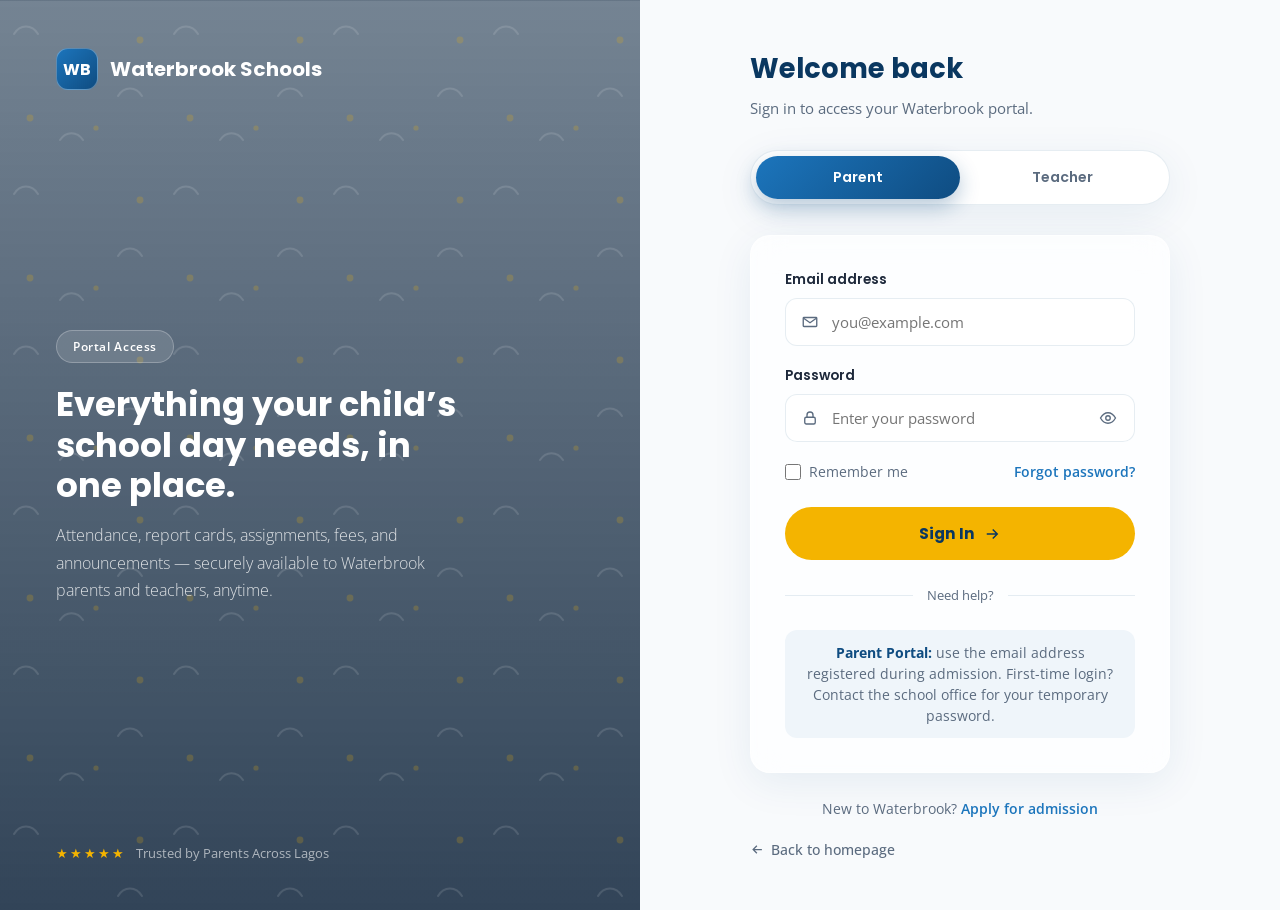
==== portal.html @ af9b7088 "Create portal.html" ====
<!DOCTYPE html>
<html lang="en">
<head>
<meta charset="UTF-8">
<meta name="viewport" content="width=device-width, initial-scale=1.0">
<title>Portal Login — The Waterbrook Schools</title>
<link rel="preconnect" href="https://fonts.googleapis.com">
<link rel="preconnect" href="https://fonts.gstatic.com" crossorigin>
<link href="https://fonts.googleapis.com/css2?family=Poppins:wght@400;500;600;700;800&family=Open+Sans:wght@300;400;500;600;700&display=swap" rel="stylesheet">
<style>
:root{
  --primary:#0F4C81;
  --primary-dark:#0A3760;
  --secondary:#1C75BC;
  --accent:#F4B400;
  --bg:#F8FAFC;
  --white:#FFFFFF;
  --dark-text:#1E293B;
  --muted-text:#5B6B7F;
  --border-soft: rgba(15,76,129,0.1);
  --radius:20px;
  --shadow-soft: 0 10px 40px rgba(15,76,129,0.08);
  --shadow-lift: 0 24px 60px rgba(15,76,129,0.18);
  --font-head:'Poppins', sans-serif;
  --font-body:'Open Sans', sans-serif;
  --ease: cubic-bezier(.16,.84,.44,1);
}
*{box-sizing:border-box; margin:0; padding:0;}
body{
  font-family:var(--font-body); color:var(--dark-text); background:var(--bg);
  min-height:100vh; -webkit-font-smoothing:antialiased;
}
a{color:inherit; text-decoration:none;}
button{font-family:inherit; cursor:pointer; border:none;}
h1,h2,h3{font-family:var(--font-head); color:var(--primary-dark);}

/* Focus visibility */
a:focus-visible, button:focus-visible, input:focus-visible{outline:3px solid var(--accent); outline-offset:2px; border-radius:6px;}
@media (prefers-reduced-motion: reduce){ *{animation-duration:.01ms !important; transition-duration:.01ms !important;} }

/* ============================================================
   PAGE SHELL — split screen
   ============================================================ */
.login-shell{
  min-height:100vh; display:grid; grid-template-columns:1fr 1fr;
}

/* ---------- Left: brand / photo panel ---------- */
.brand-panel{
  position:relative; overflow:hidden; display:flex; flex-direction:column;
  justify-content:space-between; padding:48px 56px; color:#fff;
}
.brand-panel-bg{
  position:absolute; inset:0; z-index:0;
  background-image:linear-gradient(180deg, rgba(8,34,60,0.55), rgba(6,28,52,0.82)), url('https://images.unsplash.com/photo-1509062522246-3755977927d7?q=80&w=1600&auto=format&fit=crop');
  background-size:cover; background-position:center;
}
.brand-pattern{
  position:absolute; inset:0; z-index:1;
  background-image:url("data:image/svg+xml,%3Csvg xmlns='http://www.w3.org/2000/svg' width='160' height='160' viewBox='0 0 160 160'%3E%3Cg fill='none' stroke='%23ffffff' stroke-width='2' stroke-linecap='round' opacity='0.12'%3E%3Cpath d='M14 34c6-10 18-10 24 0'/%3E%3Cpath d='M118 96c6-10 18-10 24 0'/%3E%3Cpath d='M60 140c6-9 17-9 23 0'/%3E%3C/g%3E%3Cg fill='%23F4B400' opacity='0.2'%3E%3Ccircle cx='30' cy='118' r='3.4'/%3E%3Ccircle cx='140' cy='40' r='3.4'/%3E%3Ccircle cx='96' cy='128' r='2.6'/%3E%3C/g%3E%3C/svg%3E");
  background-repeat:repeat; background-size:160px 160px;
}
.brand-panel > .brand-logo, .brand-panel > .brand-copy, .brand-panel > .brand-foot{position:relative; z-index:2;}
.brand-logo{display:flex; align-items:center; gap:12px; font-family:var(--font-head); font-weight:700; font-size:1.25rem;}
.brand-logo-mark{
  width:42px; height:42px; border-radius:12px;
  background:linear-gradient(135deg, var(--secondary), var(--primary));
  display:flex; align-items:center; justify-content:center; font-weight:700; font-size:1rem;
  border:1px solid rgba(255,255,255,0.3);
}
.brand-copy{max-width:420px;}
.brand-copy .eyebrow{
  display:inline-flex; align-items:center; gap:8px; padding:7px 16px; border-radius:100px;
  background:rgba(255,255,255,0.12); border:1px solid rgba(255,255,255,0.25);
  font-size:0.78rem; font-weight:600; letter-spacing:0.05em; margin-bottom:22px;
}
.brand-copy h1{font-size:2.1rem; color:#fff; line-height:1.2; margin-bottom:16px; font-weight:700;}
.brand-copy p{font-size:1rem; color:rgba(255,255,255,0.82); font-weight:300; line-height:1.7;}
.brand-foot{font-size:0.82rem; color:rgba(255,255,255,0.6); display:flex; align-items:center; gap:10px;}
.brand-foot .stars{color:var(--accent); letter-spacing:2px;}

/* ---------- Right: form panel ---------- */
.form-panel{
  display:flex; align-items:center; justify-content:center; padding:48px 32px;
  background:var(--bg);
}
.form-card{
  width:100%; max-width:420px;
}
.form-head{margin-bottom:32px;}
.form-head h2{font-size:1.7rem; margin-bottom:8px; font-weight:700;}
.form-head p{color:var(--muted-text); font-size:0.95rem;}

/* Role switch */
.role-switch{
  display:flex; background:#fff; border:1px solid var(--border-soft); border-radius:100px;
  padding:5px; margin-bottom:30px; box-shadow:var(--shadow-soft);
}
.role-switch button{
  flex:1; padding:11px 14px; border-radius:100px; font-family:var(--font-head);
  font-weight:600; font-size:0.88rem; color:var(--muted-text); background:transparent;
  transition:all .35s var(--ease); position:relative; z-index:1;
}
.role-switch button.active{color:#fff;}
.role-switch{position:relative;}
.role-switch-thumb{
  position:absolute; top:5px; left:5px; height:calc(100% - 10px); width:calc(50% - 5px);
  background:linear-gradient(135deg, var(--secondary), var(--primary)); border-radius:100px;
  transition:transform .4s var(--ease); z-index:0;
  box-shadow:0 8px 20px rgba(15,76,129,0.3);
}
.role-switch[data-role="teacher"] .role-switch-thumb{transform:translateX(100%);}

/* Glass form card */
.glass-form{
  background:rgba(255,255,255,0.7); backdrop-filter:blur(16px) saturate(160%);
  -webkit-backdrop-filter:blur(16px) saturate(160%);
  border:1px solid rgba(255,255,255,0.6); border-radius:var(--radius);
  box-shadow:var(--shadow-soft); padding:34px;
}
.field{margin-bottom:20px;}
.field label{
  display:block; font-size:0.85rem; font-weight:600; color:var(--dark-text); margin-bottom:8px;
  font-family:var(--font-head);
}
.input-wrap{position:relative;}
.input-wrap svg{
  position:absolute; left:16px; top:50%; transform:translateY(-50%); width:18px; height:18px;
  color:var(--muted-text); pointer-events:none;
}
.input-wrap input{
  width:100%; padding:13px 16px 13px 46px; border-radius:12px; border:1.5px solid var(--border-soft);
  background:#fff; font-family:var(--font-body); font-size:0.95rem; color:var(--dark-text);
  transition:border-color .3s var(--ease), box-shadow .3s var(--ease);
}
.input-wrap input:focus{
  border-color:var(--secondary); outline:none; box-shadow:0 0 0 4px rgba(28,117,188,0.12);
}
.input-wrap .toggle-pass{
  position:absolute; right:14px; top:50%; transform:translateY(-50%); background:none;
  color:var(--muted-text); padding:4px; display:flex;
}
.input-wrap .toggle-pass svg{position:static; transform:none;}

.form-row-between{display:flex; align-items:center; justify-content:space-between; margin-bottom:26px; font-size:0.88rem;}
.remember{display:flex; align-items:center; gap:8px; color:var(--muted-text); cursor:pointer;}
.remember input{width:16px; height:16px; accent-color:var(--primary); cursor:pointer;}
.forgot-link{color:var(--secondary); font-weight:600; transition:color .3s;}
.forgot-link:hover{color:var(--primary-dark);}

.btn-login{
  width:100%; padding:15px; border-radius:100px; background:var(--accent); color:var(--primary-dark);
  font-family:var(--font-head); font-weight:700; font-size:0.95rem; display:flex; align-items:center;
  justify-content:center; gap:8px; position:relative; overflow:hidden;
  transition:transform .3s var(--ease), box-shadow .3s var(--ease);
}
.btn-login:hover{transform:translateY(-2px); box-shadow:0 12px 30px rgba(244,180,0,0.4);}
.btn-login:active{transform:scale(0.98);}
.btn-login svg{width:18px; height:18px; transition:transform .3s var(--ease);}
.btn-login:hover svg{transform:translateX(3px);}

.ripple{position:absolute; border-radius:50%; background:rgba(255,255,255,0.5); transform:scale(0); animation:rippleAnim .6s var(--ease);}
@keyframes rippleAnim{to{transform:scale(3); opacity:0;}}

.divider{display:flex; align-items:center; gap:14px; margin:26px 0; color:var(--muted-text); font-size:0.82rem;}
.divider::before, .divider::after{content:''; flex:1; height:1px; background:var(--border-soft);}

.helper-note{
  text-align:center; font-size:0.88rem; color:var(--muted-text); background:#EFF5FA;
  border-radius:12px; padding:12px 16px; line-height:1.5;
}
.helper-note strong{color:var(--primary);}

.form-foot{text-align:center; margin-top:26px; font-size:0.88rem; color:var(--muted-text);}
.form-foot a{color:var(--secondary); font-weight:600;}
.back-home{
  display:inline-flex; align-items:center; gap:6px; font-size:0.85rem; color:var(--muted-text);
  margin-top:22px; font-weight:500; transition:color .3s;
}
.back-home:hover{color:var(--primary);}
.back-home svg{width:15px; height:15px;}

/* Error state (demo) */
.field.error input{border-color:#D64545; box-shadow:0 0 0 4px rgba(214,69,69,0.08);}
.field-error-msg{display:none; color:#D64545; font-size:0.8rem; margin-top:6px; font-weight:500;}
.field.error .field-error-msg{display:block;}

/* Reveal animation */
.reveal{opacity:0; transform:translateY(20px); transition:opacity .7s var(--ease), transform .7s var(--ease);}
.reveal.in{opacity:1; transform:translateY(0);}

/* ============================================================
   RESPONSIVE
   ============================================================ */
@media (max-width:960px){
  .login-shell{grid-template-columns:1fr;}
  .brand-panel{display:none;}
  .form-panel{padding:32px 20px; min-height:100vh;}
}
@media (max-width:400px){
  .glass-form{padding:26px 22px;}
}
</style>
</head>
<body>

<div class="login-shell">

  <!-- ============================================================
       LEFT — BRAND / PHOTO PANEL
       ============================================================ -->
  <aside class="brand-panel">
    <div class="brand-panel-bg"></div>
    <div class="brand-pattern"></div>

    <a href="index.html" class="brand-logo">
      <span class="brand-logo-mark">WB</span>
      Waterbrook Schools
    </a>

    <div class="brand-copy">
      <span class="eyebrow">Portal Access</span>
      <h1>Everything your child&rsquo;s school day needs, in one place.</h1>
      <p>Attendance, report cards, assignments, fees, and announcements &mdash; securely available to Waterbrook parents and teachers, anytime.</p>
    </div>

    <div class="brand-foot">
      <span class="stars">★★★★★</span> Trusted by Parents Across Lagos
    </div>
  </aside>

  <!-- ============================================================
       RIGHT — LOGIN FORM
       ============================================================ -->
  <main class="form-panel">
    <div class="form-card">

      <div class="form-head reveal">
        <h2>Welcome back</h2>
        <p>Sign in to access your Waterbrook portal.</p>
      </div>

      <div class="role-switch reveal" id="roleSwitch" data-role="parent">
        <div class="role-switch-thumb"></div>
        <button type="button" class="active" data-role="parent">Parent</button>
        <button type="button" data-role="teacher">Teacher</button>
      </div>

      <form class="glass-form reveal" id="loginForm" novalidate>

        <div class="field" id="emailField">
          <label for="email">Email address</label>
          <div class="input-wrap">
            <svg viewBox="0 0 24 24" fill="none" stroke="currentColor" stroke-width="1.8"><path d="M4 6h16a1 1 0 011 1v10a1 1 0 01-1 1H4a1 1 0 01-1-1V7a1 1 0 011-1z"/><path d="M3.5 7l8.5 6 8.5-6"/></svg>
            <input type="email" id="email" placeholder="you@example.com" autocomplete="username" required>
          </div>
          <div class="field-error-msg">Please enter a valid email address.</div>
        </div>

        <div class="field" id="passwordField">
          <label for="password">Password</label>
          <div class="input-wrap">
            <svg viewBox="0 0 24 24" fill="none" stroke="currentColor" stroke-width="1.8"><rect x="5" y="11" width="14" height="9" rx="2"/><path d="M8 11V8a4 4 0 018 0v3"/></svg>
            <input type="password" id="password" placeholder="Enter your password" autocomplete="current-password" required>
            <button type="button" class="toggle-pass" id="togglePass" aria-label="Show password">
              <svg viewBox="0 0 24 24" fill="none" stroke="currentColor" stroke-width="1.8"><path d="M2 12s4-7 10-7 10 7 10 7-4 7-10 7-10-7-10-7z"/><circle cx="12" cy="12" r="3"/></svg>
            </button>
          </div>
          <div class="field-error-msg">Please enter your password.</div>
        </div>

        <div class="form-row-between">
          <label class="remember">
            <input type="checkbox" id="remember">
            Remember me
          </label>
          <a href="#" class="forgot-link" id="forgotLink">Forgot password?</a>
        </div>

        <button type="submit" class="btn-login" id="loginBtn">
          <span id="loginBtnText">Sign In</span>
          <svg viewBox="0 0 24 24" fill="none" stroke="currentColor" stroke-width="2"><path d="M5 12h14M13 6l6 6-6 6"/></svg>
        </button>

        <div class="divider">Need help?</div>

        <p class="helper-note" id="helperNote">
          <strong>Parent Portal:</strong> use the email address registered during admission. First-time login? Contact the school office for your temporary password.
        </p>

      </form>

      <p class="form-foot reveal">New to Waterbrook? <a href="#admissions">Apply for admission</a></p>

      <a href="index.html" class="back-home reveal">
        <svg viewBox="0 0 24 24" fill="none" stroke="currentColor" stroke-width="2"><path d="M19 12H5M11 18l-6-6 6-6"/></svg>
        Back to homepage
      </a>

    </div>
  </main>

</div>

<script>
(function(){
  "use strict";

  /* ---------- Reveal on load ---------- */
  window.addEventListener('DOMContentLoaded', function(){
    document.querySelectorAll('.reveal').forEach(function(el, i){
      setTimeout(function(){ el.classList.add('in'); }, 80 * i);
    });
  });

  /* ---------- Role switch (Parent / Teacher) ---------- */
  const roleSwitch = document.getElementById('roleSwitch');
  const roleButtons = roleSwitch.querySelectorAll('button');
  const helperNote = document.getElementById('helperNote');
  const emailInput = document.getElementById('email');

  const copy = {
    parent: {
      helper: '<strong>Parent Portal:</strong> use the email address registered during admission. First-time login? Contact the school office for your temporary password.',
      placeholder: 'you@example.com'
    },
    teacher: {
      helper: '<strong>Teacher Portal:</strong> use your official Waterbrook staff email. Trouble signing in? Reach the IT desk on extension 204.',
      placeholder: 'yourname@waterbrookschools.ng'
    }
  };

  roleButtons.forEach(function(btn){
    btn.addEventListener('click', function(){
      const role = btn.getAttribute('data-role');
      roleSwitch.setAttribute('data-role', role);
      roleButtons.forEach(function(b){ b.classList.remove('active'); });
      btn.classList.add('active');
      helperNote.innerHTML = copy[role].helper;
      emailInput.setAttribute('placeholder', copy[role].placeholder);
    });
  });

  /* ---------- Password visibility toggle ---------- */
  const togglePass = document.getElementById('togglePass');
  const passwordInput = document.getElementById('password');
  togglePass.addEventListener('click', function(){
    const isHidden = passwordInput.type === 'password';
    passwordInput.type = isHidden ? 'text' : 'password';
    togglePass.setAttribute('aria-label', isHidden ? 'Hide password' : 'Show password');
    togglePass.innerHTML = isHidden
      ? '<svg viewBox="0 0 24 24" fill="none" stroke="currentColor" stroke-width="1.8"><path d="M3 3l18 18"/><path d="M10.6 10.6a2 2 0 002.8 2.8"/><path d="M9.9 5.1A10.4 10.4 0 0112 5c6 0 10 7 10 7a13.9 13.9 0 01-3.1 3.8M6.2 6.2C4 7.7 2 10 2 12c0 0 4 7 10 7 1.4 0 2.7-.3 3.9-.9"/></svg>'
      : '<svg viewBox="0 0 24 24" fill="none" stroke="currentColor" stroke-width="1.8"><path d="M2 12s4-7 10-7 10 7 10 7-4 7-10 7-10-7-10-7z"/><circle cx="12" cy="12" r="3"/></svg>';
  });

  /* ---------- Form validation (demo — no backend) ---------- */
  const form = document.getElementById('loginForm');
  const emailField = document.getElementById('emailField');
  const passwordField = document.getElementById('passwordField');
  const loginBtn = document.getElementById('loginBtn');
  const loginBtnText = document.getElementById('loginBtnText');

  function isValidEmail(value){
    return /^[^\s@]+@[^\s@]+\.[^\s@]+$/.test(value);
  }

  form.addEventListener('submit', function(e){
    e.preventDefault();
    let valid = true;

    if(!isValidEmail(emailInput.value.trim())){
      emailField.classList.add('error');
      valid = false;
    } else {
      emailField.classList.remove('error');
    }

    if(passwordInput.value.trim().length === 0){
      passwordField.classList.add('error');
      valid = false;
    } else {
      passwordField.classList.remove('error');
    }

    if(!valid) return;

    /* Demo-only: simulate a sign-in request. Replace with a real API call. */
    loginBtn.disabled = true;
    loginBtnText.textContent = 'Signing in…';
    setTimeout(function(){
      loginBtnText.textContent = 'Signed In ✓';
      setTimeout(function(){
        loginBtn.disabled = false;
        loginBtnText.textContent = 'Sign In';
      }, 1600);
    }, 1200);
  });

  /* Clear error state as the user types */
  [emailInput, passwordInput].forEach(function(input){
    input.addEventListener('input', function(){
      input.closest('.field').classList.remove('error');
    });
  });

  /* ---------- Forgot password (demo) ---------- */
  document.getElementById('forgotLink').addEventListener('click', function(e){
    e.preventDefault();
    alert('This is a sample page. In production, this would open a password-reset flow sent to your registered email.');
  });

  /* ---------- Button ripple ---------- */
  document.querySelectorAll('.btn-login').forEach(function(btn){
    btn.addEventListener('click', function(e){
      const rect = btn.getBoundingClientRect();
      const ripple = document.createElement('span');
      const size = Math.max(rect.width, rect.height);
      ripple.className = 'ripple';
      ripple.style.width = ripple.style.height = size + 'px';
      ripple.style.left = (e.clientX - rect.left - size/2) + 'px';
      ripple.style.top = (e.clientY - rect.top - size/2) + 'px';
      btn.appendChild(ripple);
      setTimeout(function(){ ripple.remove(); }, 650);
    });
  });

})();
</script>
</body>
</html>
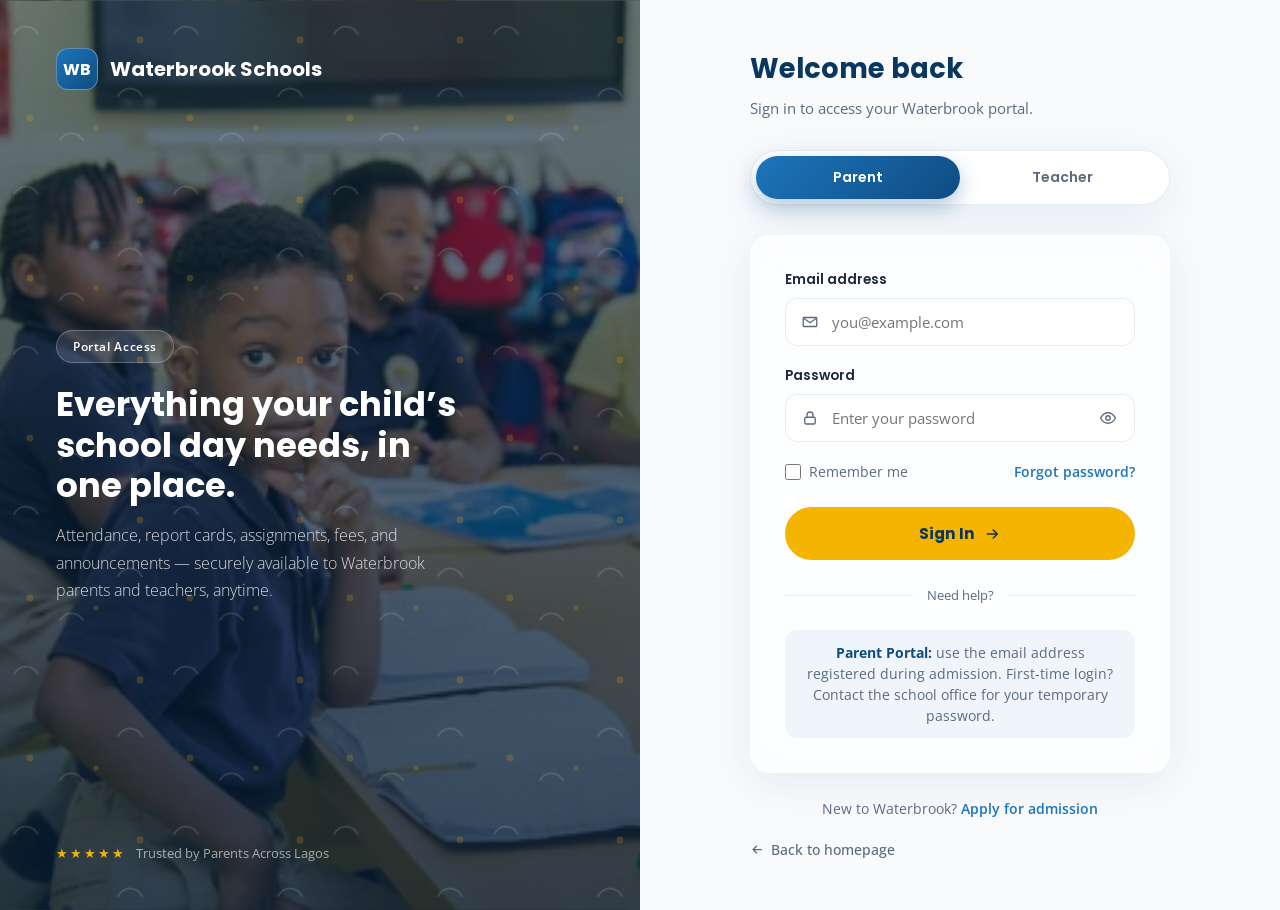
==== commit 9a80546f: "Update portal.html" ====
--- a/portal.html
+++ b/portal.html
@@ -52,7 +52,7 @@
 }
 .brand-panel-bg{
   position:absolute; inset:0; z-index:0;
-  background-image:linear-gradient(180deg, rgba(8,34,60,0.55), rgba(6,28,52,0.82)), url('https://images.unsplash.com/photo-1509062522246-3755977927d7?q=80&w=1600&auto=format&fit=crop');
+  background-image:linear-gradient(180deg, rgba(8,34,60,0.55), rgba(6,28,52,0.82)), url('IMG_3850.webp');
   background-size:cover; background-position:center;
 }
 .brand-pattern{
